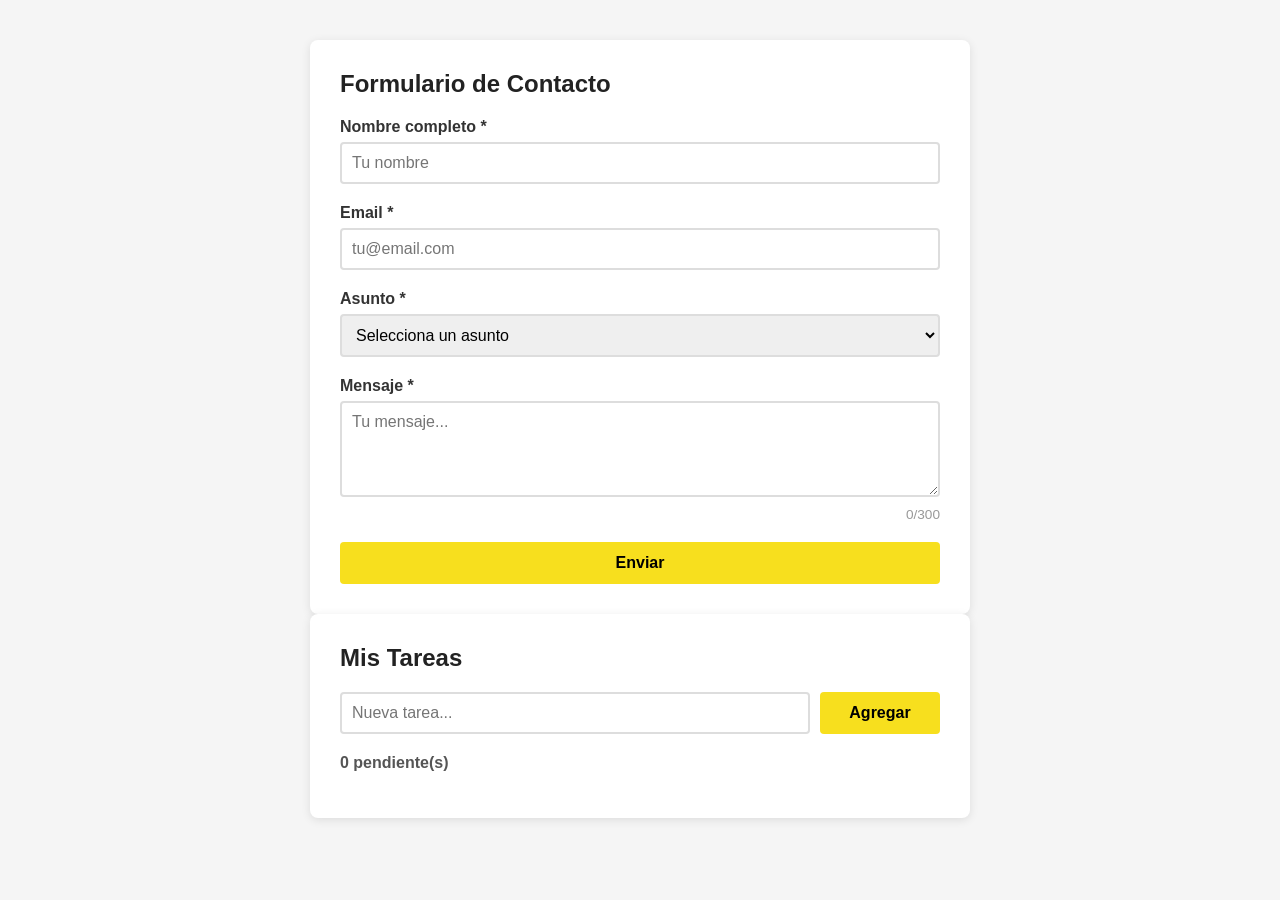
==== 03-eventos/index.html @ c888c55e "Practica 03 Finalizada" ====
<!DOCTYPE html>
<html lang="en">
<head>
    <meta charset="UTF-8">
    <meta name="viewport" content="width=device-width, initial-scale=1.0">
    <title>Practicas 03</title>
    <link rel="stylesheet" href="css/styles.css">
</head>
<body>
    <section class="container">
    <h1>Formulario de Contacto</h1>

    <form id="formulario" novalidate>
        <div class="form-group">
          <label for="nombre">Nombre completo *</label>
        <input type="text" id="nombre" placeholder="Tu nombre">
        <p class="error-msg" id="error-nombre">El nombre es obligatorio y debe tener al menos 3 caracteres</p>
        </div>

        <div class="form-group">
          <label for="email">Email *</label>
        <input type="email" id="email" placeholder="tu@email.com">
        <p class="error-msg" id="error-email">Ingresa un email válido</p>
        </div>

        <div class="form-group">
          <label for="asunto">Asunto *</label>
        <select id="asunto">
            <option value="">Selecciona un asunto</option>
            <option value="consulta">Consulta general</option>
            <option value="soporte">Soporte técnico</option>
            <option value="sugerencia">Sugerencia</option>
        </select>
        <p class="error-msg" id="error-asunto">Selecciona un asunto</p>
        </div>

        <div class="form-group">
          <label for="mensaje">Mensaje *</label>
        <textarea id="mensaje" rows="4" maxlength="300" placeholder="Tu mensaje..."></textarea>
        <p class="char-count"><span id="chars">0</span>/300</p>
        <p class="error-msg" id="error-mensaje">El mensaje debe tener al menos 10 caracteres</p>
        </div>

        <button type="submit">Enviar</button>
    </form>

    <div id="resultado"></div>
    </section>

    <!-- SECCIÓN 2: TAREAS -->
    <section class="container">
    <h2>Mis Tareas</h2>

    <div class="input-group">
        <input type="text" id="nueva-tarea" placeholder="Nueva tarea...">
        <button type="button" id="btn-agregar" data-action="agregar">Agregar</button>
    </div>

    <ul id="lista-tareas"></ul>
    <p id="contador-tareas">0 pendiente(s)</p>
    </section>

    <script src="js/script.js"></script>
</body>
</html>
---- 03-eventos/css/styles.css ----
* {
    box-sizing: border-box;
}

body {
    font-family: Arial, sans-serif;
    max-width: 700px;
    margin: 40px auto;
    padding: 0 20px;
    background: #f5f5f5;
    color: #222;
}

.page {
    display: flex;
    flex-direction: column;
    gap: 24px;
}

.container {
    background: #ffffff;
    padding: 30px;
    border-radius: 8px;
    box-shadow: 0 2px 10px rgba(0, 0, 0, 0.1);
}

h1,
h2 {
    margin-top: 0;
    margin-bottom: 20px;
}

.form-group {
    margin-bottom: 20px;
}

label {
    display: block;
    margin-bottom: 6px;
    font-weight: bold;
    color: #333;
}

input,
select,
textarea,
button {
    font: inherit;
}

input,
select,
textarea {
    width: 100%;
    padding: 10px;
    border: 2px solid #ddd;
    border-radius: 4px;
    transition: border-color 0.2s ease, box-shadow 0.2s ease;
}

input:focus,
select:focus,
textarea:focus {
    border-color: #f7df1e;
    outline: none;
    box-shadow: 0 0 0 3px rgba(247, 223, 30, 0.2);
}

.error {
    border-color: #e74c3c !important;
}

.error-msg {
    display: none;
    margin-top: 6px;
    margin-bottom: 0;
    color: #e74c3c;
    font-size: 0.85rem;
}

.error-msg.visible {
    display: block;
}

.char-count {
    text-align: right;
    color: #999;
    font-size: 0.85rem;
    margin-top: 6px;
    margin-bottom: 0;
}

button {
    border: none;
    border-radius: 4px;
    padding: 12px 16px;
    background: #f7df1e;
    cursor: pointer;
    font-weight: bold;
    transition: background 0.2s ease, transform 0.2s ease;
}

button:hover {
    background: #e6cf1a;
}

button:active {
    transform: scale(0.98);
}

form button[type="submit"] {
    width: 100%;
}

#resultado {
    display: none;
    margin-top: 20px;
    padding: 15px;
    background: #e8f5e9;
    border-radius: 4px;
    border: 1px solid #c8e6c9;
}

#resultado.visible {
    display: block;
}

#resultado strong {
    display: block;
    margin-bottom: 10px;
}

#resultado p {
    margin: 6px 0;
}

.input-group {
    display: flex;
    gap: 10px;
    margin-bottom: 20px;
}

.input-group input {
    flex: 1;
}

#btn-agregar {
    min-width: 120px;
}

#lista-tareas {
    list-style: none;
    padding: 0;
    margin: 0;
}

.tarea-item {
    display: flex;
    align-items: center;
    justify-content: space-between;
    gap: 10px;
    padding: 12px;
    border: 1px solid #ddd;
    border-radius: 6px;
    background: #fafafa;
    margin-bottom: 10px;
}

.tarea-texto {
    flex: 1;
    cursor: pointer;
}

.tarea-item.completada .tarea-texto {
    text-decoration: line-through;
    color: #777;
}

.btn-eliminar {
    background: #e74c3c;
    color: #fff;
    padding: 8px 12px;
}

.btn-eliminar:hover {
    background: #cf3f31;
}

.estado-vacio {
    padding: 14px;
    border: 1px dashed #bbb;
    border-radius: 6px;
    text-align: center;
    color: #666;
    background: #fcfcfc;
}

#contador-tareas {
    margin-top: 12px;
    color: #555;
    font-weight: bold;
}

@media (max-width: 600px) {
    body {
        margin: 20px auto;
        padding: 0 12px;
    }

    .container {
        padding: 20px;
    }

    .input-group {
        flex-direction: column;
    }

    #btn-agregar {
        width: 100%;
    }

    .tarea-item {
        flex-direction: column;
        align-items: stretch;
    }

    .btn-eliminar {
        width: 100%;
    }
}
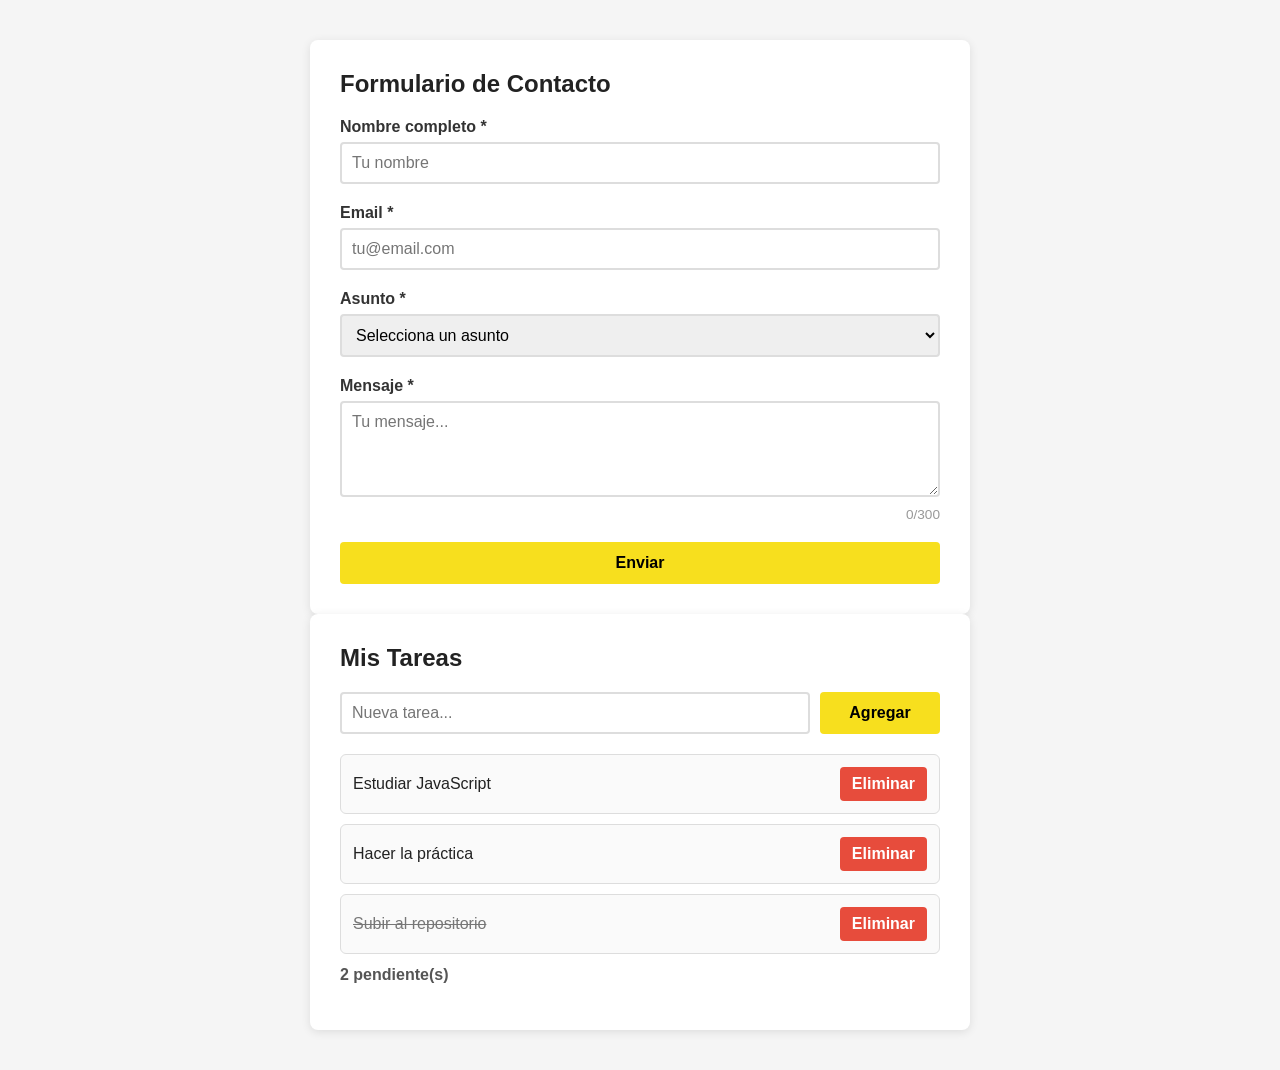
==== commit 703865ac: "Practica 08 Finalizada" ====
--- a/03-eventos/index.html
+++ b/03-eventos/index.html
@@ -59,7 +59,6 @@
     <ul id="lista-tareas"></ul>
     <p id="contador-tareas">0 pendiente(s)</p>
     </section>
-
-    <script src="js/script.js"></script>
+    <script src="js/app.js"></script>
 </body>
 </html>
